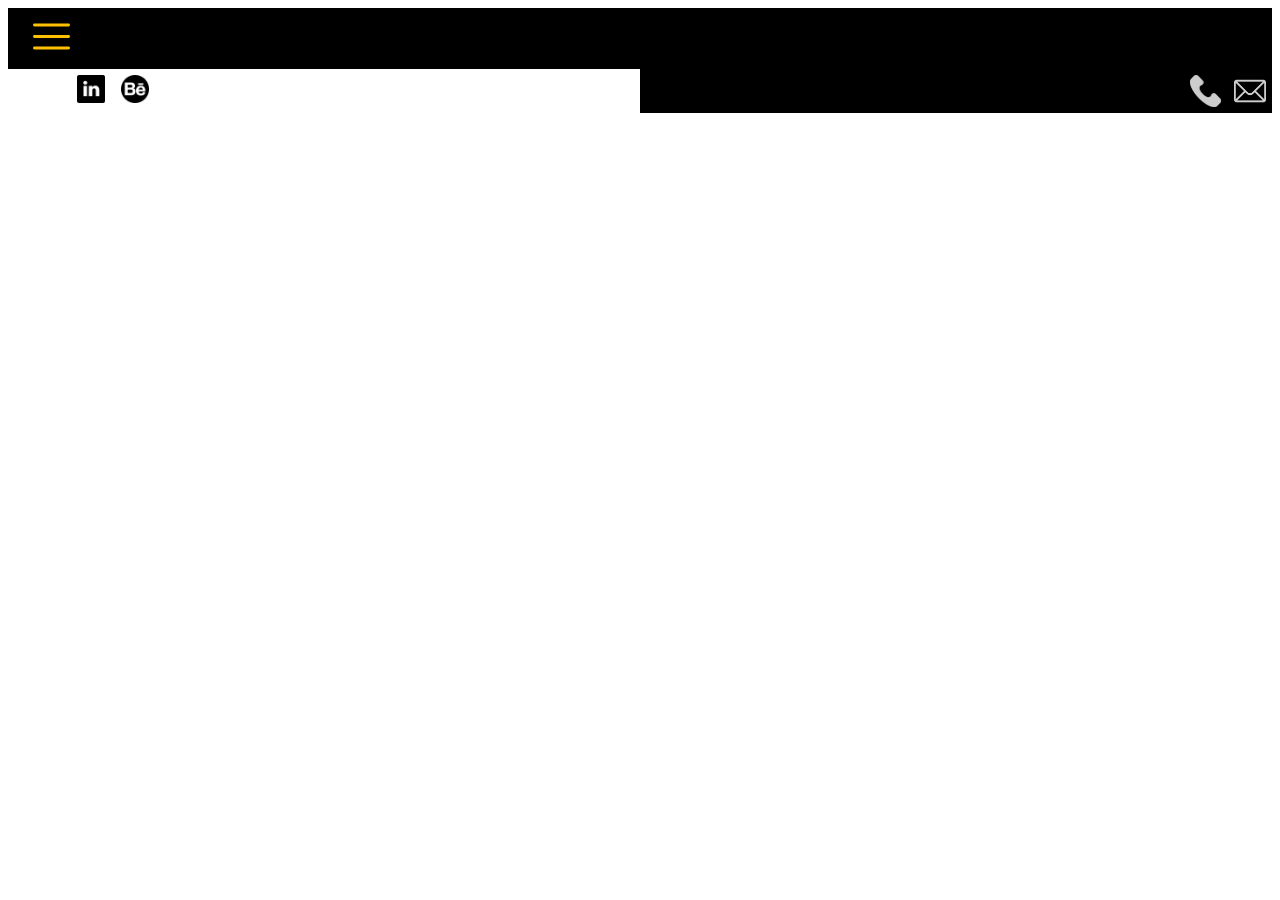
==== index.html @ 29a6ecef "First setup" ====
<!DOCTYPE html>
<html lang="en">
<head>
    <meta charset="UTF-8">
    <meta http-equiv="X-UA-Compatible" content="IE=edge">
    <meta name="viewport" content="width=device-width, initial-scale=1.0">
    <link rel="stylesheet" href="styles/main.css">
    <title>Denoise</title>
</head>
<body>
    <header class="header">
        <div class="menu">
            <div>
                <ul class="navbar">
                    <li><a href="/work.html" title="My work">Work</a></li>
                    <li><a href="/about_me.html" title="About me">About</a></li>
                    <li><a href="/experience.html" title="My experience">Experience</a></li>
                    <li><a href="/contact_me.html" title="Contact me">Contact</a></li>
                </ul>
            </div>
            <img class="menu-img" src="./images/menu.svg">
            
        </div>
    </header>
    <div class="container">

    </div>
    <footer>
        <div class="footer_container">
            <div class="networking">
                <img class="icons" src="/images/linkedin.png">
                <img class="icons" src="/images/behance-logo.png">
            </div>
            <div class="contact">
                <img class="icons" src="/images/mail.png">
                <img class="icons" src="/images/phone-call.png">
            </div>
        </div>
    </footer>
</body>
</html>
---- styles/main.css ----
.header {
  background: #000;
  text-align: center;
  padding: 10px 0;
  text-align: left;
  padding-left: 2%;
}

.navbar {
  display: none;
  position: absolute;
  background-color: #ffff00;
  box-shadow: 0px 8px 16px 0px rgba(0, 0, 0, 0.2);
  z-index: 1;
}

.navbar:hover {
  display: block;
}

.navbar li {
  list-style-type: none;
}

.navbar a {
  color: #000;
  text-decoration: none;
  display: block;
}

.navbar a:hover {
  background-color: #000;
  color: #ffff00;
}

.menu-img {
  max-width: 3%;
}

.menu:hover .navbar {
  display: block;
}

/* footer */
.footer_container {
  display: grid;
  grid-template-columns: auto auto;
}

.icons {
  max-width: 5%;
}

.networking {
  padding-left: 10%;
}

.networking img {
  margin: 1%;
}

.contact {
  background-color: #000;
}

.contact img {
  margin: 1%;
  float: right;
}
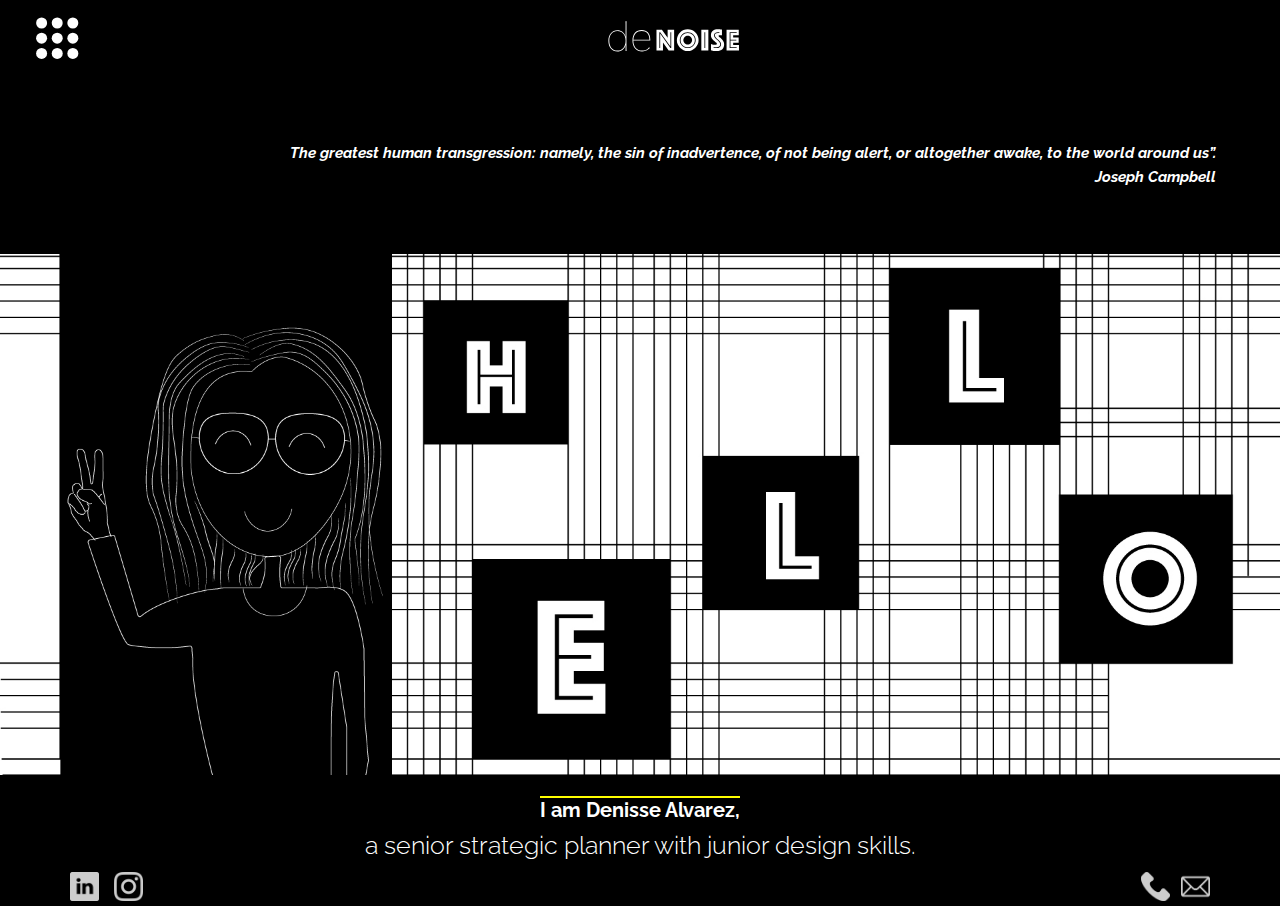
==== commit 1c7c99ce: "Denisse changes" ====
--- a/index.html
+++ b/index.html
@@ -1,16 +1,18 @@
 <!DOCTYPE html>
-<html lang="en">
-<head>
-    <meta charset="UTF-8">
-    <meta http-equiv="X-UA-Compatible" content="IE=edge">
-    <meta name="viewport" content="width=device-width, initial-scale=1.0">
-    <link rel="stylesheet" href="styles/main.css">
-    <title>Denoise</title>
-</head>
-<body>
-    <header class="header">
-        <div class="menu">
-            <div>
+<html lang="en-CA">
+    <head>
+        <meta charset="utf-8">
+        <meta name="viewport" content="width=device-width, initial-scale=1, shrink-to-fit=no, viewport-fit=cover">
+        <meta name="description" content="">
+        <title>Denoise</title>
+        <link rel="stylesheet" href="https://fonts.googleapis.com/css2?family=Raleway:wght@100;300;600;700&display=swap">
+        <link rel="stylesheet" href="styles/reset.css">
+        <link rel="stylesheet" href="styles/main.css">
+    </head>
+    <body>
+        <header class="header">
+            <div class="menu">
+                <img class="menu-img" src="./images/menu-16.svg">
                 <ul class="navbar">
                     <li><a href="/work.html" title="My work">Work</a></li>
                     <li><a href="/about_me.html" title="About me">About</a></li>
@@ -18,24 +20,38 @@
                     <li><a href="/contact_me.html" title="Contact me">Contact</a></li>
                 </ul>
             </div>
-            <img class="menu-img" src="./images/menu.svg">
-            
-        </div>
-    </header>
-    <div class="container">
-
-    </div>
-    <footer>
-        <div class="footer_container">
-            <div class="networking">
-                <img class="icons" src="/images/linkedin.png">
-                <img class="icons" src="/images/behance-logo.png">
+            <div class="title">
+                <img src="images/denoise-logo.svg" alt="denoise Logo" class="logo-den">
+            </div>
+        </header>
+        <main class="theme-wrap">
+            <section class="banner is-relative">
+                <div class="intro">
+                    <h1>The greatest human transgression: namely, the sin of inadvertence, of not being alert, or altogether awake, to the world around us”.<br>Joseph Campbell</h1>
+                </div>
+                <div class= "hello">
+                    <img src="images/hello-1920.jpg">
+                </div>
+                <div>
+                     <div class="content">
+                         <h2>I am Denisse Alvarez,</h2>
+                         <p>a senior strategic planner with junior design skills.</p>
+                    </div>
+                </div>
+            </section>
+        </main>
+        <footer>
+            <div class="footer_container">
+                <div class="networking">
+                <a href="https://www.linkedin.com/in/denisse-%C3%A1lvarez-a0387ab3/"><img class="icons" src="./images/linkedin.png" title="Linkedin"></a>
+                <a href="https://www.instagram.com/denoiseas/"><img class="icons" src="./images/instagram.png" title="Instagram"></a>
             </div>
             <div class="contact">
-                <img class="icons" src="/images/mail.png">
-                <img class="icons" src="/images/phone-call.png">
+                <a href="mailto:denoise.al@gmail.com"><img class="icons" src="./images/mail.png" title="Email me"></a>
+                <a href="tel:236 866 4532"><img class="icons" src="./images/phone-call.png" title="Call me"></a>
             </div>
-        </div>
-    </footer>
-</body>
-</html>+         </footer>
+    </body>
+</html>
+
+
--- a/styles/main.css
+++ b/styles/main.css
@@ -1,16 +1,62 @@
+/*
+|------------------------------------------
+|  Global
+|------------------------------------------
+*/
+body {
+  font-family: "Raleway", sans-serif;
+  color: #ffff;
+  font-weight: 300;
+  font-style: normal;
+  line-height: 1.65;
+  background: black;
+}
+
+.bg-centre {
+  background-size: cover;
+  background-repeat: no-repeat;
+  background-position: left;
+}
+.container {
+  padding: 0 15px;
+}
+
+.is-relative {
+  position: relative;
+}
+.theme-wrap {
+  background-color: #000;
+}
+
+/*
+|------------------------------------------
+|  Header
+|------------------------------------------
+*/
+
+a {
+  text-decoration: none;
+}
+
 .header {
   background: #000;
   text-align: center;
   padding: 10px 0;
   text-align: left;
   padding-left: 2%;
+  display: flex;
 }
 
+.logo-den {
+  max-width: 200px;
+}
 .navbar {
   display: none;
+  width: 30vh;
   position: absolute;
+  font-size: 25px;
   background-color: #ffff00;
-  box-shadow: 0px 8px 16px 0px rgba(0, 0, 0, 0.2);
+  box-shadow: 0px 8px 16px 0px rgba(248, 244, 244, 0.699);
   z-index: 1;
 }
 
@@ -23,6 +69,7 @@
 }
 
 .navbar a {
+  padding: 20%;
   color: #000;
   text-decoration: none;
   display: block;
@@ -33,22 +80,72 @@
   color: #ffff00;
 }
 
-.menu-img {
-  max-width: 3%;
+.title {
+  text-align: center;
+  width: 94%;
 }
 
 .menu:hover .navbar {
   display: block;
 }
 
-/* footer */
+.menu {
+  width: 5%;
+}
+
+/*
+|------------------------------------------
+|  Navigation
+|------------------------------------------
+*/
+.gn {
+  display: none;
+}
+
+/*
+|------------------------------------------
+|  Banner
+|------------------------------------------
+*/
+.hello img {
+  width: 100%;
+}
+.banner .intro {
+  color: #fff;
+  font-size: 15px;
+  padding: 5%;
+  font-style: italic;
+  text-align: right;
+}
+.banner .content h2 {
+  color: #ffff;
+  font-size: 20px;
+  text-align: center;
+  padding-top: 20px;
+  text-decoration: overline;
+  line-height: 30px;
+  text-decoration-color: yellow;
+}
+.banner .content p {
+  font-size: 25px;
+  text-align: center;
+  padding: 0 25px;
+}
+
+/*
+|------------------------------------------
+Footer
+|------------------------------------------
+*/
 .footer_container {
   display: grid;
   grid-template-columns: auto auto;
+  padding: 15% auto;
 }
 
 .icons {
   max-width: 5%;
+  margin: 3% 0;
 }
 
 .networking {
@@ -61,9 +158,31 @@
 
 .contact {
   background-color: #000;
+  padding-right: 10%;
 }
 
 .contact img {
   margin: 1%;
   float: right;
 }
+
+/*
+|------------------------------------------
+|------------------------------------------
+|------------------------------------------
+|  Media Queries
+|------------------------------------------
+*/
+
+@media (max-width: 576px) {
+  .hello img {
+    content: url("/images/hello-576.jpg");
+  }
+}
+@media (max-width: 768px) {
+}
+@media (max-width: 992px) {
+}
+
+@media (max-width: 1200px) {
+}
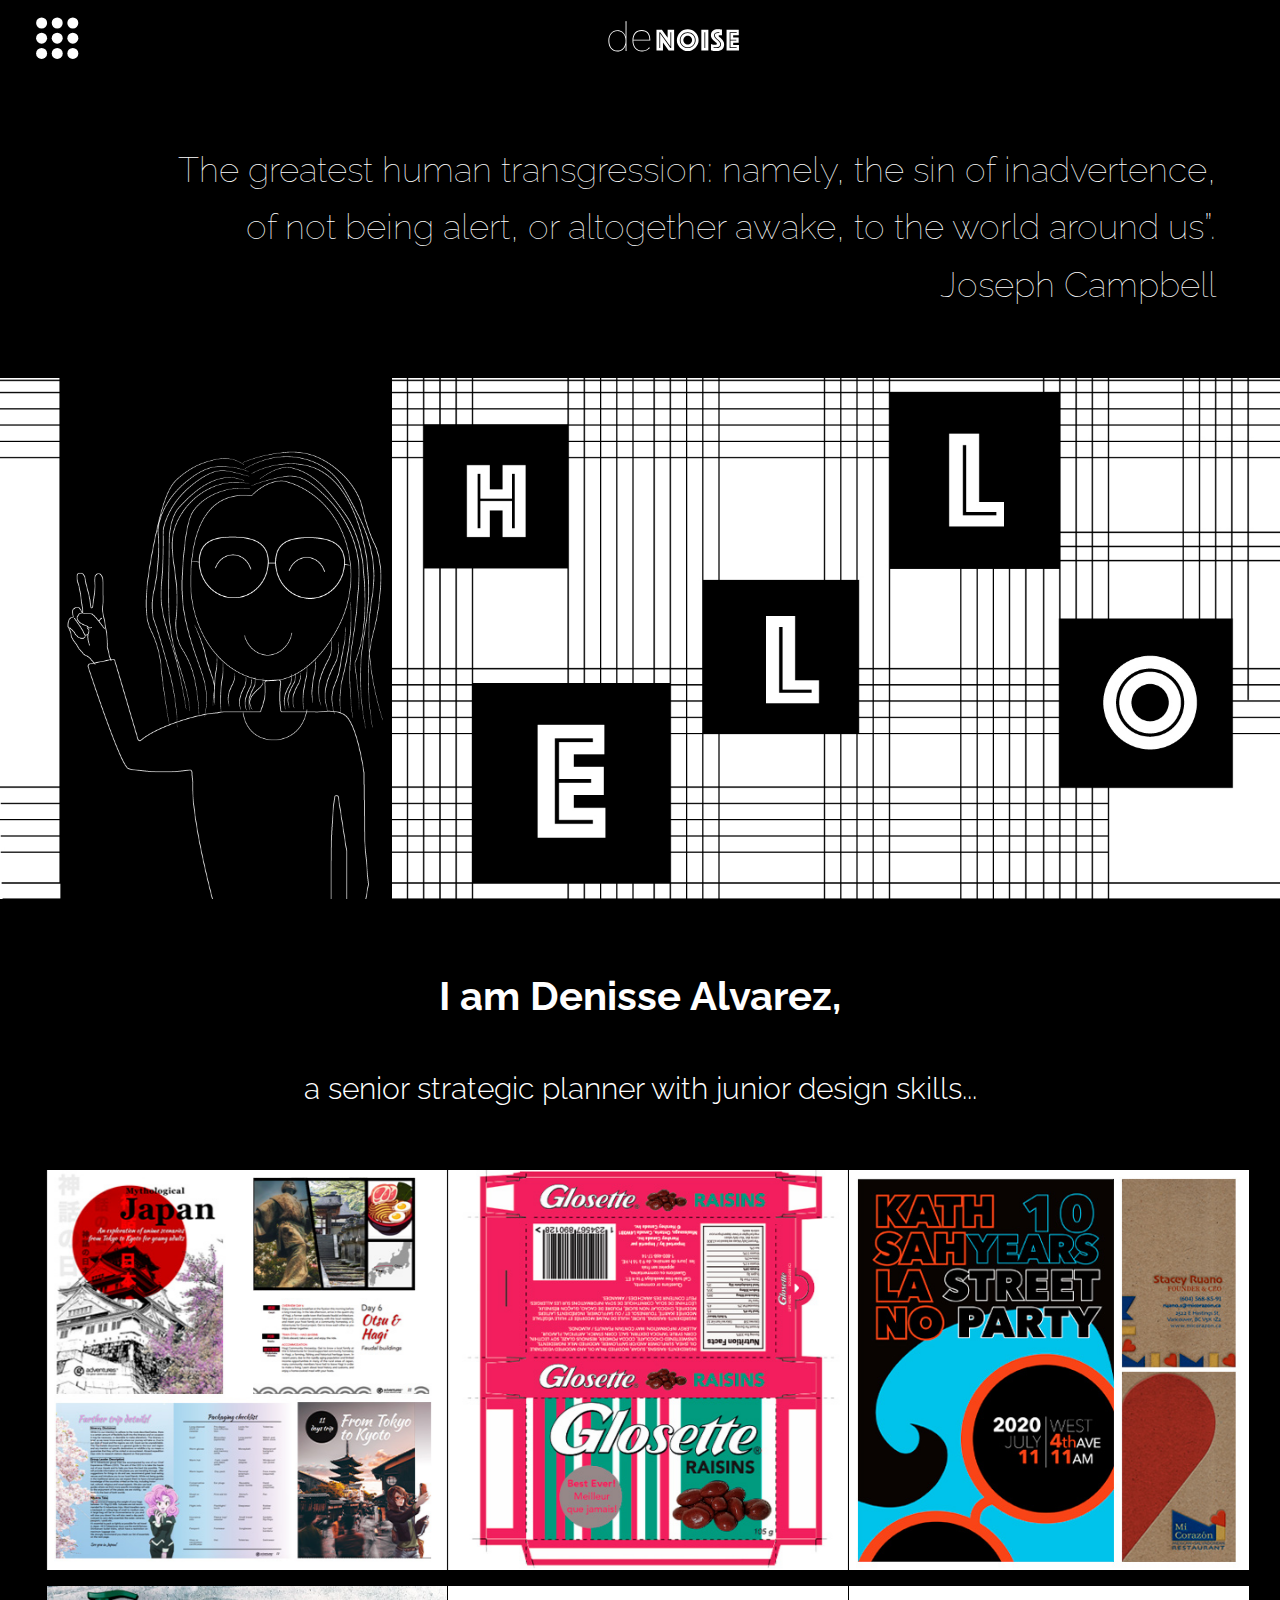
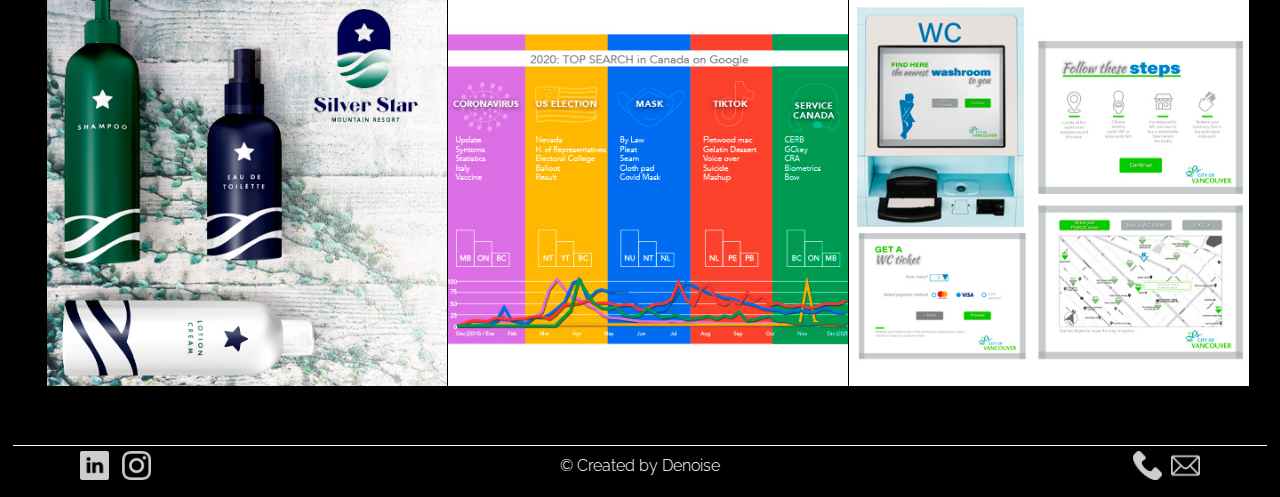
==== commit cf73812d: "Next changes" ====
--- a/index.html
+++ b/index.html
@@ -12,30 +12,89 @@
     <body>
         <header class="header">
             <div class="menu">
-                <img class="menu-img" src="./images/menu-16.svg">
+                <img class="menu-img" alt="menu" src="./images/menu-16.svg">
                 <ul class="navbar">
-                    <li><a href="/work.html" title="My work">Work</a></li>
-                    <li><a href="/about_me.html" title="About me">About</a></li>
-                    <li><a href="/experience.html" title="My experience">Experience</a></li>
-                    <li><a href="/contact_me.html" title="Contact me">Contact</a></li>
+                    <li><a href="work.html" title="My work">Work</a></li>
+                    <li><a href="about_me.html" title="About me">About</a></li>
+                    <!-- <li><a href="experience.html" title="My experience">Experience</a></li> -->
+                    <li><a href="contact_me.html" title="Contact me">Contact</a></li>
                 </ul>
             </div>
             <div class="title">
-                <img src="images/denoise-logo.svg" alt="denoise Logo" class="logo-den">
+                <a href="index.html" title=denoise-home>
+                <img src="images/denoise-logo.svg" alt="denoise Logo" class="logo-den"></a>
             </div>
         </header>
         <main class="theme-wrap">
-            <section class="banner is-relative">
-                <div class="intro">
-                    <h1>The greatest human transgression: namely, the sin of inadvertence, of not being alert, or altogether awake, to the world around us”.<br>Joseph Campbell</h1>
+            <section class="banner">
+                <h1>The greatest human transgression: namely, the sin of inadvertence,<br> of not being alert, or altogether awake, to the world around us”.<br>Joseph Campbell</h1>
+                <div class= "hello">
+                    <img src="./images/hello-1920.jpg">
                 </div>
-                <div class= "hello">
-                    <img src="images/hello-1920.jpg">
+                 <div class="content">
+                     <h2>I am Denisse Alvarez,</h2>
+                     <p>a senior strategic planner with junior design skills...</p>
+                 </div>
+            </section>
+            <section class="credentials">
+                <div class="flip-card">
+                    <div class="flip-card-inner">
+                        <div class="flip-card-front">
+                            <img src="./images/magazine.jpg">
+                        </div>
+                        <div class="flip-card-back">
+                            <p>Digital & print <br>magazine</p> 
+                        </div>
+                    </div>
                 </div>
-                <div>
-                     <div class="content">
-                         <h2>I am Denisse Alvarez,</h2>
-                         <p>a senior strategic planner with junior design skills.</p>
+                 <div class="flip-card">
+                    <div class="flip-card-inner">
+                        <div class="flip-card-front">
+                            <img src="./images/packaging.jpg">
+                        </div>
+                        <div class="flip-card-back">
+                            <p>Packaging</p> 
+                        </div>
+                    </div>
+                </div>
+                <div class="flip-card">
+                    <div class="flip-card-inner">
+                        <div class="flip-card-front">
+                           <img src="./images/postcard.jpg">
+                        </div>
+                        <div class="flip-card-back">
+                            <p>Postcards <br> Business Cards <br> Brochures...</p> 
+                        </div>
+                    </div>
+                </div>
+                <div class="flip-card">
+                    <div class="flip-card-inner">
+                        <div class="flip-card-front">
+                           <img src="./images/brand-identity.jpg">
+                        </div>
+                        <div class="flip-card-back">
+                            <p>Brand <br>Identity</p> 
+                        </div>
+                    </div>
+                </div>
+                <div class="flip-card">
+                    <div class="flip-card-inner">
+                        <div class="flip-card-front">
+                           <img src="./images/infographics.jpg">  
+                        </div>
+                        <div class="flip-card-back">
+                            <p>Infographics <br>Research & Design</p> 
+                        </div>
+                    </div>
+                </div>
+                <div class="flip-card">
+                    <div class="flip-card-inner">
+                        <div class="flip-card-front">
+                           <img src="./images/digital.jpg">
+                        </div>
+                        <div class="flip-card-back">
+                            <p>Digital Media<br>Research & Design</p> 
+                        </div>
                     </div>
                 </div>
             </section>
@@ -46,12 +105,13 @@
                 <a href="https://www.linkedin.com/in/denisse-%C3%A1lvarez-a0387ab3/"><img class="icons" src="./images/linkedin.png" title="Linkedin"></a>
                 <a href="https://www.instagram.com/denoiseas/"><img class="icons" src="./images/instagram.png" title="Instagram"></a>
             </div>
+            <div class="footer_center">
+                &#169; Created by Denoise
+            </div>
             <div class="contact">
                 <a href="mailto:denoise.al@gmail.com"><img class="icons" src="./images/mail.png" title="Email me"></a>
-                <a href="tel:236 866 4532"><img class="icons" src="./images/phone-call.png" title="Call me"></a>
+                <a href="tel:2368664532"><img class="icons" src="./images/phone-call.png" title="Call me"></a>
             </div>
-         </footer>
+        </footer>    
     </body>
-</html>
-
-
+</html>--- a/styles/main.css
+++ b/styles/main.css
@@ -10,6 +10,7 @@
   font-style: normal;
   line-height: 1.65;
   background: black;
+  align-content: center;
 }
 
 .bg-centre {
@@ -50,12 +51,17 @@
 .logo-den {
   max-width: 200px;
 }
+/*
+|------------------------------------------
+|  Navigation
+|------------------------------------------
+*/
 .navbar {
   display: none;
-  width: 30vh;
+  width: 40vh;
   position: absolute;
   font-size: 25px;
-  background-color: #ffff00;
+  background-color: #ffff;
   box-shadow: 0px 8px 16px 0px rgba(248, 244, 244, 0.699);
   z-index: 1;
 }
@@ -93,43 +99,138 @@
   width: 5%;
 }
 
-/*
-|------------------------------------------
-|  Navigation
-|------------------------------------------
-*/
 .gn {
   display: none;
 }
 
 /*
 |------------------------------------------
+|  DENOISE DENOISE DENOISE DENOISE DENOISE
+DENOISE DENOISE DENOISE DENOISE DENOISE DENOISE
+|------------------------------------------
+*/
+/*
+|------------------------------------------
 |  Banner
 |------------------------------------------
 */
+.banner {
+  display: flex;
+  flex-direction: column;
+}
 .hello img {
   width: 100%;
 }
-.banner .intro {
+.banner h1 {
   color: #fff;
-  font-size: 15px;
+  font-size: 35px;
   padding: 5%;
-  font-style: italic;
+  font-weight: 100;
   text-align: right;
 }
+.banner .content {
+  margin-top: 5%;
+}
 .banner .content h2 {
   color: #ffff;
+  font-size: 40px;
+  font-weight: 700;
+  text-align: center;
+  padding: 8% auto;
+}
+.banner .content p {
+  font-size: 30px;
+  text-align: center;
+  padding: 10px 25px;
+  color: #ffff;
+}
+/*
+|------------------------------------------
+Flip-cards
+|------------------------------------------/*
+*/
+
+.flip-card {
+  background-color: transparent;
+  display: flex;
+  width: 400px;
+  height: 400px;
+  perspective: 1000px;
+  margin: 2%;
+}
+
+.design-thinking .flip-card {
+  background-color: transparent;
+  display: flex;
+  width: 400px;
+  height: 150px;
+  perspective: 1000px;
+  margin: 2%;
+}
+
+.flip-card-front img {
+  width: 400px;
+  height: 400px;
+}
+
+.flip-card-inner {
+  position: relative;
+  width: 100%;
+  height: 100%;
+  text-align: center;
+  transition: transform 0.8s;
+  transform-style: preserve-3d;
+}
+
+/* Do an horizontal flip when you move the mouse over the flip box container */
+.flip-card:hover .flip-card-inner {
+  transform: rotateY(180deg);
+}
+
+/* Position the front and back side */
+.flip-card-front,
+.flip-card-back {
+  position: absolute;
+  width: 100%;
+  height: 100%;
+  backface-visibility: hidden;
+}
+
+/* Style the front side (fallback if image is missing) */
+.flip-card-front {
+  background-color: #ffff;
+  color: black;
+  font-size: 30px;
+  font-weight: 300;
+}
+
+/* Style the back side */
+.flip-card-back {
+  background-color: #000;
+  color: white;
   font-size: 20px;
-  text-align: center;
-  padding-top: 20px;
-  text-decoration: overline;
-  line-height: 30px;
-  text-decoration-color: yellow;
-}
-.banner .content p {
-  font-size: 25px;
-  text-align: center;
-  padding: 0 25px;
+  font-weight: 600;
+  transform: rotateY(180deg);
+  padding: 25%;
+}
+
+.design-thinking .flip-card-back {
+  background-color: #000;
+  color: white;
+  font-size: 20px;
+  font-weight: 600;
+  transform: rotateY(180deg);
+  padding: 0%;
+}
+.flip-card-back p {
+  padding-top: 5%;
+}
+
+.credentials {
+  display: grid;
+  grid-template-columns: auto auto auto;
+  justify-content: space-around;
+  padding: 3%;
 }
 
 /*
@@ -138,18 +239,28 @@
 |------------------------------------------
 */
 .footer_container {
-  display: grid;
+  display: inline-flex;
   grid-template-columns: auto auto;
-  padding: 15% auto;
+  margin: 1% 1%;
+  border-style: solid none none none;
+  border-color: #fff;
+  border-width: 1px;
+}
+
+.footer_center {
+  width: 30%;
+  text-align: center;
+  margin: 0.5% 0% 0% 0%;
 }
 
 .icons {
-  max-width: 5%;
-  margin: 3% 0;
+  max-width: 7%;
+  margin: 3% 1%;
 }
 
 .networking {
-  padding-left: 10%;
+  padding-left: 5%;
+  width: 50%;
 }
 
 .networking img {
@@ -157,8 +268,9 @@
 }
 
 .contact {
-  background-color: #000;
-  padding-right: 10%;
+  width: 50%;
+  background-color: #000;
+  padding-right: 5%;
 }
 
 .contact img {
@@ -176,7 +288,7 @@
 
 @media (max-width: 576px) {
   .hello img {
-    content: url("/images/hello-576.jpg");
+    content: url("./images/hello-576.jpg");
   }
 }
 @media (max-width: 768px) {
@@ -186,3 +298,155 @@
 
 @media (max-width: 1200px) {
 }
+/*
+|------------------------------------------
+| WORK WORK WORK WORK WORK WORK WORK WORK WORK WORK
+WORK WORK WORK WORK WORK WORK WORK WORK WORK WORK 
+WORK WORK WORK WORK WORK WORK WORK WORK WORK
+|------------------------------------------
+*/
+.work img {
+  width: 100%;
+}
+.design-thinking {
+  display: flex;
+  align-self: flex-end;
+  padding-bottom: 5%;
+  width: 100%;
+  justify-self: center;
+}
+h1 {
+  font-size: 45px;
+  color: #000;
+  font-weight: 800;
+  text-align: center;
+  padding-bottom: 2%;
+}
+
+.overflow {
+  background: #ffff;
+  height: 400px;
+  margin: 0 auto;
+  overflow: scroll;
+  overflow-y: scroll;
+  max-width: 90%;
+}
+.images-overflow {
+  width: auto;
+  padding: 2%;
+  display: flex;
+  position: relative;
+  background-color: #000;
+}
+
+.images-overflow div {
+  text-align: center;
+}
+
+.images-overflow img {
+  width: 80%;
+}
+
+h2 {
+  font-size: 40px;
+  font-weight: 800;
+  color: #ffff;
+  text-align: center;
+  padding-bottom: 2%;
+}
+.overflow h3 {
+  font-size: 30px;
+  color: #000;
+  font-weight: 300;
+  text-align: center;
+  padding-top: 2%;
+}
+.overflow p {
+  font-size: 20px;
+  color: #000;
+  font-weight: 600;
+  text-align: center;
+  margin: auto 20%;
+}
+/*
+|------------------------------------------
+ABOUT ABOUT ABOUT ABOUT ABOUT ABOUT ABOUT ABOUT 
+ABOUT ABOUT ABOUT ABOUT ABOUT ABOUT ABOUT ABOUT
+ABOUT ABOUT ABOUT ABOUT ABOUT ABOUT ABOUT ABOUT
+|------------------------------------------
+*/
+.banner-about h1 {
+  font-size: 45px;
+  font-weight: 100;
+  color: #ffff;
+  text-align: start;
+  padding-left: 3%;
+}
+.banner-about h2 {
+  font-size: 30px;
+  font-weight: 300;
+  margin: 2% auto;
+}
+.description h3 {
+  font-size: 30px;
+  color: #000;
+  font-weight: 600;
+  margin: 2% 5%;
+}
+.about img {
+  width: 100%;
+}
+.about-banner {
+  display: flex;
+}
+.about-images {
+  max-width: 100%;
+}
+
+.description {
+  /* max-width: 50%; */
+}
+
+.about-grid div {
+  text-align: center;
+}
+
+.grid-img {
+  margin: 2%;
+}
+
+.about-grid {
+  display: grid;
+  grid-template-columns: auto auto auto;
+  justify-content: space-around;
+}
+.description p {
+  text-align: justify;
+  font-size: 25px;
+  font-weight: 300;
+  color: #ffff;
+  margin: 3% 5%;
+  padding-right: 8%;
+}
+.overflow-experience li {
+  font-size: 25px;
+  color: #000;
+  margin: 1% 2%;
+  border: 1px solid #000;
+}
+/* .overflow-experience h4 {
+  font-size: 25px;
+  color: #000;
+  margin: 1% 2%;
+  text-align: center;
+} */
+/*
+|------------------------------------------
+CONTACT CONTACT CONTACT CONTACT CONTACT CONTACT CONTACT CONTACT CONTACT
+CONTACT CONTACT CONTACT CONTACT CONTACT CONTACT CONTACT CONTACT CONTACT
+CONTACT CONTACT CONTACT CONTACT CONTACT CONTACT CONTACT CONTACT CONTACT
+|------------------------------------------
+*/
+.contact-me h1 {
+  color: #ffff;
+}
